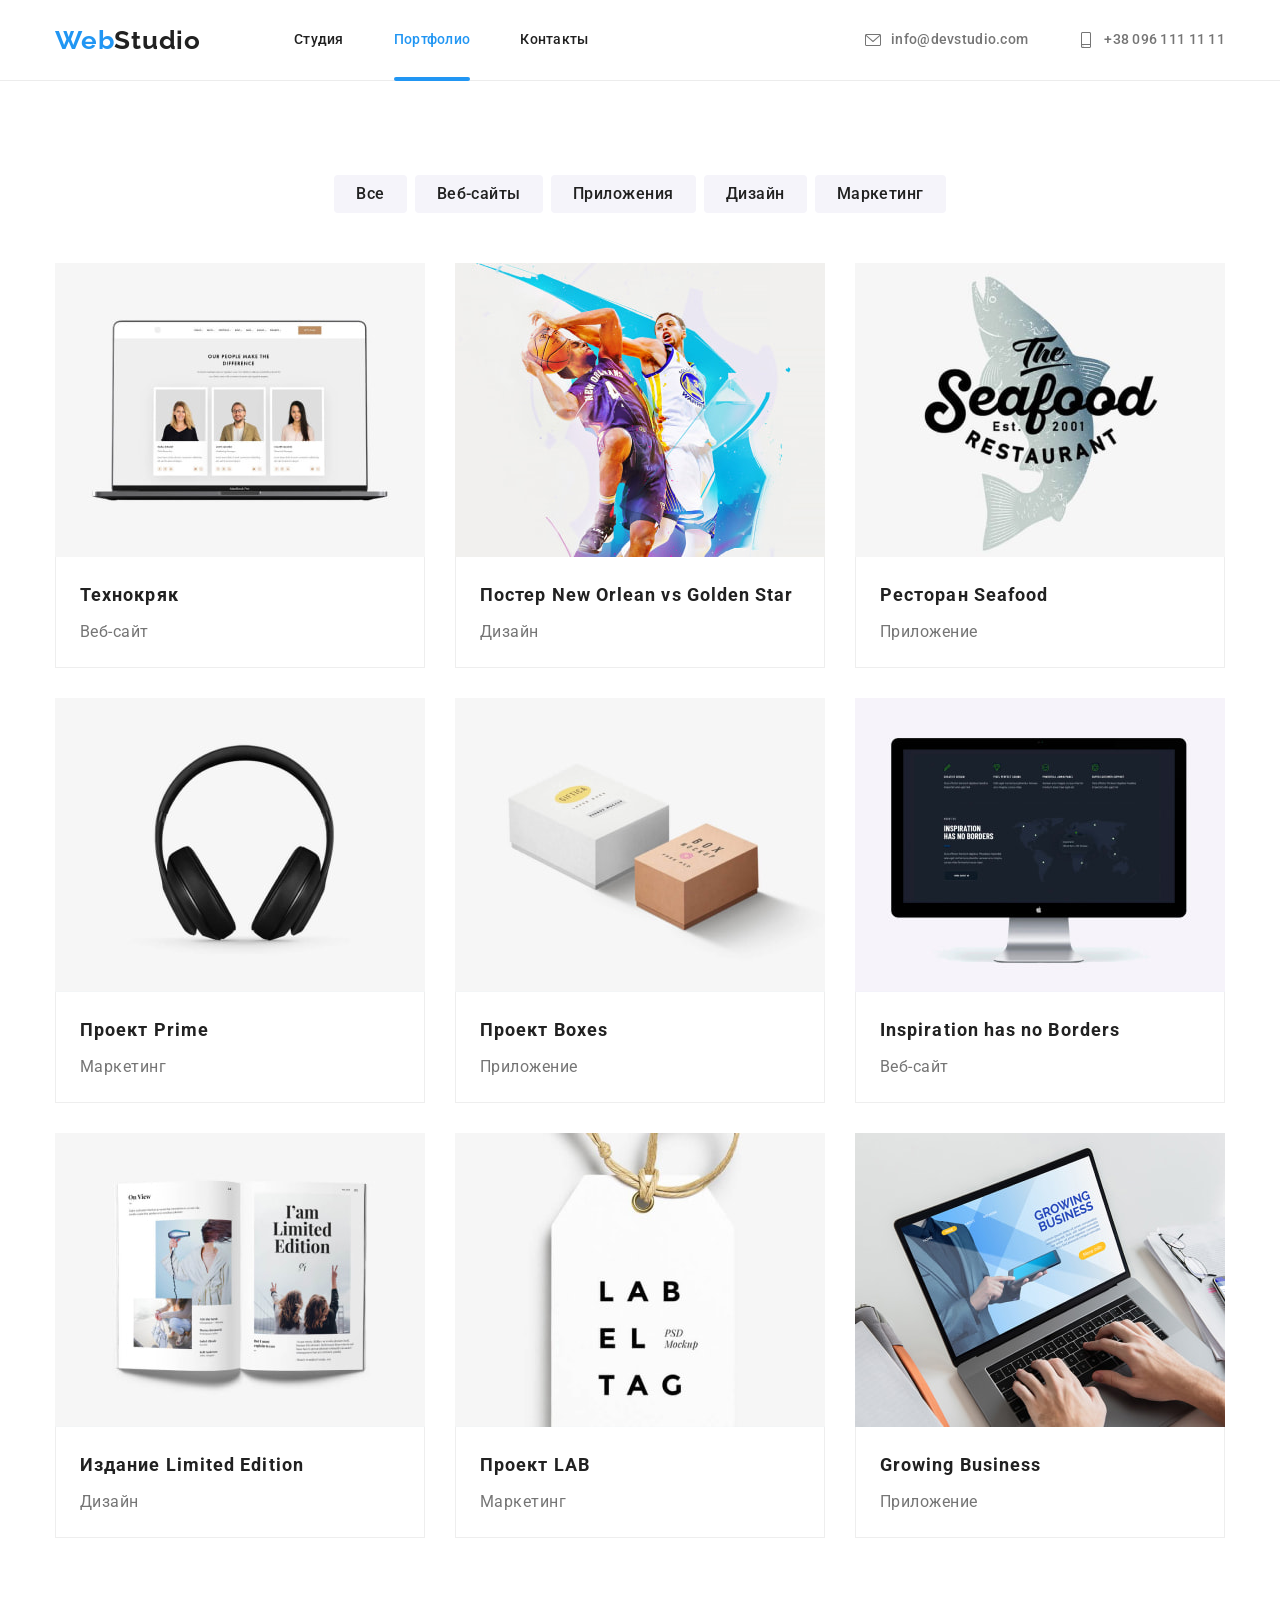
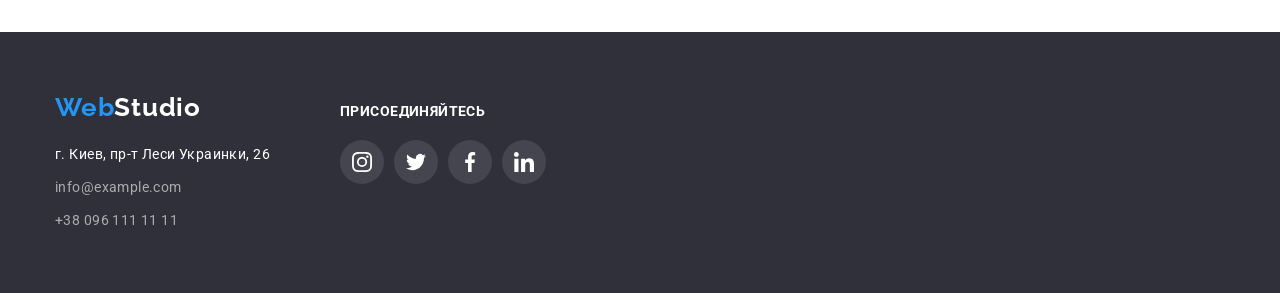
==== portfolio.html @ c43c14d0 "Initial commit" ====
<!DOCTYPE html>
<html lang="ru">

<head>
    <meta charset="UTF-8">
    <meta http-equiv="X-UA-Compatible" content="IE=edge">
    <meta name="viewport" content="width=device-width, initial-scale=1.0">
    <title>Портфолио</title>
    <link
        href="https://fonts.googleapis.com/css2?family=Raleway:wght@700&family=Roboto:wght@400;500;700;900&display=swap"
        rel="stylesheet">
    <link rel="stylesheet" href="https://cdnjs.cloudflare.com/ajax/libs/modern-normalize/1.1.0/modern-normalize.min.css"
        integrity="sha512-wpPYUAdjBVSE4KJnH1VR1HeZfpl1ub8YT/NKx4PuQ5NmX2tKuGu6U/JRp5y+Y8XG2tV+wKQpNHVUX03MfMFn9Q=="
        crossorigin="anonymous" referrerpolicy="no-referrer" />
    <link rel="stylesheet" href="./css/styles.css">
</head>

<body>
    <!--Верхняя линия-->
    <header class="header">
        <div class="container header-container">
            <a class="logo" lang="en" href="./index.html"><span class="logo-accent">Web</span>Studio</a>
            <nav class="navigation">
                <ul class="list navigation-list">
                    <li class="header-item navigation-item"><a class="navigation-link link"
                            href="./index.html">Студия</a></li>
                    <li class="header-item navigation-item"><a class="navigation-link link current"
                            href="./portfolio.html">Портфолио</a></li>
                    <li class="header-item navigation-item"><a class="navigation-link link" href="">Контакты</a></li>
                </ul>
            </nav>
            <ul class="list header-list">
                <li class="header-item">
                    <a class="header-mail link" href="mailto:info@devstudio.com">
                        <svg class="mail-icon" width="16" height="16">
                            <use href="./images/symbol-defs.svg#mail"></use>
                        </svg>
                        info@devstudio.com
                    </a>
                </li>
                <li class="header-item">
                    <a class="header-tel link" href="tel:+380961111111">
                        <svg class="mail-icon" width="16" height="16">
                            <use href="./images/symbol-defs.svg#smartphone"></use>
                        </svg>
                        +38 096 111 11 11
                    </a>
                </li>
            </ul>
        </div>
    </header>
    <main class="main">
        <section class="section">
            <div class="container">
                <h1 class="visually-hidden">Портфолио</h1>
                <!--Фільтри-->
                <ul class="list filter-list">
                    <li class="item filter-item"><button class="filter-btn" type="button">Все</button></li>
                    <li class="item filter-item"><button class="filter-btn" type="button">Веб-сайты</button></li>
                    <li class="item filter-item"><button class="filter-btn" type="button">Приложения</button></li>
                    <li class="item filter-item"><button class="filter-btn" type="button">Дизайн</button></li>
                    <li class="item filter-item"><button class="filter-btn" type="button">Маркетинг</button></li>
                </ul>
                <!--Портфолио-->
                <ul class="list portfolio-list">

                    <li class="item">
                        <a class="link portfolio-link" href="#">
                            <div class="img-tumb">
                                <img class="img" src="./images/portfolio/pr1/img.jpg" alt="Веб-сайт на ноутбуке" width="370" height="294">
                                <p class="overlay-text">Ресурс предлагает комплексные предложения с разным уровнем функционала и сервисов. Все это
                                        позволит посетителю получить исчерпывающие сведения о компании или частном лице.</p>
                            </div>
                            <div class="portfolio-content">
                                <h2 class="portfolio-title">Технокряк</h2>
                                <p class="portfolio-text">Веб-сайт</p>
                            </div>
                        </a>
                    </li>

                    <li class="item">
                        <a class="link portfolio-link" href="#">
                            <div class="img-tumb">
                                <img class="img" src="./images/portfolio/pr2/img.jpg" alt="Баскетболисты" width="370" height="294">
                                <p class="overlay-text">Ресурс предлагает комплексные предложения с разным уровнем функционала и сервисов. Все это
                                        позволит посетителю получить исчерпывающие сведения о компании или частном лице.</p>
                            </div>
                            <div class="portfolio-content">
                                <h2 class="portfolio-title">Постер <span lang="en">New Orlean vs Golden Star</span></h2>
                                <p class="portfolio-text">Дизайн</p>
                            </div>
                        </a>
                    </li>

                    <li class="item">
                        <a class="link portfolio-link" href="#">
                            <div class="img-tumb">
                                <img class="img" src="./images/portfolio/pr3/img.jpg" alt="Логотип ресторана" width="370" height="294">
                                <p class="overlay-text">Ресурс предлагает комплексные предложения с разным уровнем функционала и сервисов. Все это
                                    позволит посетителю получить исчерпывающие сведения о компании или частном лице.</p>
                            </div>
                            <div class="portfolio-content">
                                <h2 class="portfolio-title">Ресторан <span lang="en">Seafood</span></h2>
                                <p class="portfolio-text">Приложение</p>
                            </div>
                        </a>
                    </li>

                    <li class="item">
                        <a class="link portfolio-link" href="#">
                            <div class="img-tumb">
                                <img class="img" src="./images/portfolio/pr4/img.jpg" alt="Наушники" width="370" height="294">
                                <p class="overlay-text">Ресурс предлагает комплексные предложения с разным уровнем функционала и сервисов. Все это
                                    позволит посетителю получить исчерпывающие сведения о компании или частном лице.</p>
                            </div>
                            <div class="portfolio-content">
                                <h2 class="portfolio-title">Проект <span lang="en">Prime</span></h2>
                                <p class="portfolio-text">Маркетинг</p>
                            </div>
                        </a>
                    </li>

                    <li class="item">
                        <a class="link portfolio-link" href="#">
                            <div class="img-tumb">
                                <img class="img" src="./images/portfolio/pr5/img.jpg" alt="Две коробочки" width="370" height="294">
                                <p class="overlay-text">Ресурс предлагает комплексные предложения с разным уровнем функционала и сервисов. Все это
                                    позволит посетителю получить исчерпывающие сведения о компании или частном лице.</p>
                            </div>
                            <div class="portfolio-content">
                                <h2 class="portfolio-title">Проект <span lang="en">Boxes</span></h2>
                                <p class="portfolio-text">Приложение</p>
                            </div>
                        </a>
                    </li>

                    <li class="item">
                        <a class="link portfolio-link" href="#">
                            <div class="img-tumb">
                                <img class="img" src="./images/portfolio/pr6/img.jpg" alt="Монитор компьютера" width="370" height="294">
                                <p class="overlay-text">Ресурс предлагает комплексные предложения с разным уровнем функционала и сервисов. Все это
                                    позволит посетителю получить исчерпывающие сведения о компании или частном лице.</p>
                            </div>
                            <div class="portfolio-content">
                                <h2 class="portfolio-title" lang="en">Inspiration has no Borders</h2>
                                <p class="portfolio-text">Веб-сайт</p>
                            </div>
                        </a>
                    </li>

                    <li class="item">
                        <a class="link portfolio-link" href="#">
                            <div class="img-tumb">
                                <img class="img" src="./images/portfolio/pr7/img.jpg" alt="Разворот журнала" width="370" height="294">
                                <p class="overlay-text">Ресурс предлагает комплексные предложения с разным уровнем функционала и сервисов. Все это
                                    позволит посетителю получить исчерпывающие сведения о компании или частном лице.</p>
                            </div>
                            <div class="portfolio-content">
                                <h2 class="portfolio-title">Издание <span lang="en">Limited Edition</span></h2>
                                <p class="portfolio-text">Дизайн</p>
                            </div>
                        </a>
                    </li>

                    <li class="item">
                        <a class="link portfolio-link" href="#">
                            <div class="img-tumb">
                                <img class="img" src="./images/portfolio/pr8/img.jpg" alt="Бирка" width="370" height="294">
                                <p class="overlay-text">Ресурс предлагает комплексные предложения с разным уровнем функционала и сервисов. Все это
                                    позволит посетителю получить исчерпывающие сведения о компании или частном лице.</p>
                            </div>
                            <div class="portfolio-content">
                                <h2 class="portfolio-title">Проект <span lang="en">LAB</span></h2>
                                <p class="portfolio-text">Маркетинг</p>
                            </div>
                        </a>
                    </li>

                    <li class="item">
                        <a class="link portfolio-link" href="#">
                            <div class="img-tumb">
                                <img class="img" src="./images/portfolio/pr9/img.jpg" alt="Работа на ноутбуке" width="370" height="294">
                                <p class="overlay-text">Ресурс предлагает комплексные предложения с разным уровнем функционала и сервисов. Все это
                                    позволит посетителю получить исчерпывающие сведения о компании или частном лице.</p>
                            </div>
                            <div class="portfolio-content">
                                <h2 class="portfolio-title" lang="en">Growing Business</h2>
                                <p class="portfolio-text">Приложение</p>
                            </div>
                        </a>
                    </li>
                </ul>
            </div>
        </section>


    </main>
    <!--Подвал-->
    <footer class="footer">
        <div class="container footer-conteiner">
            <div class="logo-group">
                <a class="logo footer-logo" lang="en" href="./index.html"><span class="logo-accent">Web</span>Studio</a>
                <address class="footer-group">
                    <ul class="list footer-list">
                        <li class="footer-item"><a class="link" href="https://bit.ly/3pXMvUd" target="_blank"
                                rel="noopener noreferrer">г. Киев, пр-т
                                Леси Украинки, 26</a> </li>
                        <li class="mail footer-item"><a class="link"
                                href="mailto:info@devstudio.com">info@example.com</a>
                        </li>
                        <li class="tel footer-item"><a class="link" href="tel:+380961111111">+38 096 111 11 11</a> </li>
                    </ul>
                </address>
            </div>
            <div>
                <h2 class="sociallinks-title">Присоединяйтесь</h2>
                <ul class="list sociallinks">
                    <li class="item">
                        <a class="social-link footer-link" href="" target="_blank" rel="noopenen noreferrer"
                            aria-label="иконка Инстаграм">
                            <svg class="footer-icon" width="20px" height="20px">
                                <use href="./images/symbol-defs.svg#instagram"></use>
                            </svg>
                        </a>
                    </li>
                    <li class="item">
                        <a class="social-link footer-link" href="" target="_blank" rel="noopenen noreferrer"
                            aria-label="иконка Твиттер">
                            <svg class="footer-icon" width="20px" height="20px">
                                <use href="./images/symbol-defs.svg#twitter"></use>
                            </svg>
                        </a>
                    </li>
                    <li class="item">
                        <a class="social-link footer-link" href="" target="_blank" rel="noopenen noreferrer"
                            aria-label="иконка Фейсбук">
                            <svg class="footer-icon" width="20px" height="20px">
                                <use href="./images/symbol-defs.svg#facebook"></use>
                            </svg>
                        </a>
                    </li>
                    <li class="item">
                        <a class="social-link footer-link" href="" target="_blank" rel="noopenen noreferrer"
                            aria-label="иконка Линкедин">
                            <svg class="footer-icon" width="20px" height="20px">
                                <use href="./images/symbol-defs.svg#linkedin"></use>
                            </svg>
                        </a>
                    </li>
                </ul>
            </div>
        </div>
    </footer>
</body>
---- css/styles.css ----
:root {
    --dark-grey: #212121;
    --light-grey: #757575;
    --hover-blue: #2196F3;
    --hero-button-hover: #188CE8;
    --hero-h1-white: #FFFFFF;
    --hero-background: #2F303A;
    --team-background: #F5F4FA;
    --footer-contakts: rgba(255, 255, 255, 0.6);
    --header-line: #ECECEC;
    --portfolio-content-border: #EEEEEE;
    --border-grey: #AFB1B8;
}

body {
    font-family: 'Roboto', sans-serif;
    color: var(--dark-grey);
}

h1,
h2,
h3,
h4,
h5,
h6,
p {
    margin: 0;
}

img {
    display: block;
    max-width: 100%;
    height: auto;
}

.visually-hidden {
    position: absolute;
    width: 1px;
    height: 1px;
    margin: -1px;
    border: 0;
    padding: 0;
    white-space: nowrap;
    clip-path: inset(100%);
    clip: rect(0 0 0 0);
    overflow: hidden;
}

.container {
    width: 1200px;

    padding-left: 15px;
    padding-right: 15px;

    margin-left: auto;
    margin-right: auto;
}

.section {
    padding-top: 94px;
    padding-bottom: 94px;
}

.link {
    text-decoration: none;
    color: inherit;

    transition: color 250ms cubic-bezier(0.4, 0, 0.2, 1);
}

.list {
    list-style-type: none;
    padding: 0;
    margin: 0;
}

.current {
    color: var(--hover-blue);
}
.current::after {
    position: absolute;
    bottom: -1px;
    left: 0;
    content: "";
    width: 100%;
    height: 4px;
    background-color: var(--hover-blue);
    border-radius: 2px;

}

/**
  |============================
  | Header section
  |============================
*/
.header {
    border-bottom: 1px solid var(--header-line);
}

/* Логотип */
.header-container {
    display: flex;
    align-items: center;
}

.logo {
    font-family: 'Raleway', sans-serif;
    font-style: normal;
    font-weight: 700;
    font-size: 26px;
    line-height: 1.19;
    letter-spacing: 0.03em;
    text-decoration: none;
    color: inherit;

    margin-right: 93px;
}

.logo-accent {
    color: var(--hover-blue);
}

/* верхняя линия */
.navigation-list {
    
    display: flex;
    align-items: center;
}

.navigation-item,
.header-item {
    margin-right: 50px;
}
.navigation-item {
    position: relative;
}

.navigation-item:last-child,
.header-item:last-child {
    margin-right: 0px;
}

.navigation-link,
.header-mail,
.header-tel {
    display: flex;
    align-items: center;
    padding-top: 32px;
    padding-bottom: 32px;

    transition: color 250ms cubic-bezier(0.4, 0, 0.2, 1); 
}

.header-list {
    display: flex;
    align-items: center;
    color: var(--light-grey);
    margin-left: auto;
}

.header-item {
    font-weight: 500;
    font-size: 14px;
    line-height: 1.14;
    letter-spacing: 0.02em;

    margin-right: 50;
}

.link:hover,
.link:focus {
    color: var(--hover-blue);
}

.mail-icon {
    margin-right: 10px;
    fill: currentColor;
}

/**
  |============================
  | Hero section
  |============================
*/
/* Герой */

.hero {
    max-width: 1600px;
    min-height: 600px;
    margin-left: auto;
    margin-right: auto;
    background-image: linear-gradient(to right,
            rgba(47, 48, 58, 0.4),
            rgba(47, 48, 58, 0.4)), url(../images/hero/img.jpg);
    background-size: cover;
    background-repeat: no-repeat;
    background-position: center;

    background-color: var(--hero-background);
    padding-top: 200px;
    padding-bottom: 200px;
}

.hero-title {
    font-weight: 900;
    font-size: 44px;
    line-height: 1.36;
    text-transform: uppercase;
    text-align: center;
    letter-spacing: 0.06em;
    color: var(--hero-h1-white);

    display: block;
    margin-bottom: 30px;
}

/* Кнопка-герой*/
.hero-button {
    font-family: 'Roboto',
        sans-serif;
    font-weight: 700;
    font-size: 16px;
    line-height: 1.88;
    text-align: center;
    letter-spacing: 0.06em;
    color: var(--hero-h1-white);
    cursor: pointer;
    background-color: var(--hover-blue);
    border: none;
    border-radius: 4px;

    min-width: 200px;
    min-height: 50px;
    padding: 10px 32px;
    margin: 0 auto;
    display: block;

    transition: background-color 250ms cubic-bezier(0.4, 0, 0.2, 1);

}

.hero-button:hover,
.hero-button:focus {
    background-color: var(--hero-button-hover);
}
/*Модальное окно*/
.backdrop {
    position: fixed;
    top: 0;
    left: 0;
    width: 100%;
    height: 100%;
    background: rgba(0, 0, 0, 0.2);

    opacity: 1;
    visibility: visible;
    transition: visibility 450ms cubic-bezier(0.4, 0, 0.2, 1), 
                opacity 450ms cubic-bezier(0.4, 0, 0.2, 1);      
}


.backdrop.is-hidden {
    opacity: 0;
    pointer-events: none;
    visibility: hidden;
    
}
.backdrop.is-hidden .modal-wrapper {
    transform: scale(0.9) translate(-50%, -50%);
}
.modal-wrapper {
    position: absolute;
    top: 50%;
    left: 50%;
    min-width: 528px;
    min-height: 581px;
    padding: 15px;
    background-color: var(--hero-h1-white);
    box-shadow: 0px 1px 3px rgba(0, 0, 0, 0.12), 0px 1px 1px rgba(0, 0, 0, 0.14), 0px 2px 1px rgba(0, 0, 0, 0.2);
    border-radius: 4px;

    transform: scale(1) translate(-50%, -50%);
    transition: transform 450ms cubic-bezier(0.4, 0, 0.2, 1);
}

.modal-btn {
    position: absolute;
    top: 8px;
    right: 8px;

    display: flex;
    align-items: center;
    justify-content: center;

    width: 30px;
    height: 30px;

    padding: 0;

    border: 1px solid rgba(0, 0, 0, 0.1);
    border-radius: 50%;
    background-color: transparent;

    cursor: pointer;

}
.modal-btn:hover .modal-icon,
.modal-btn:focus .modal-icon{
    fill: var(--hover-blue);
}
.modal-icon {
    fill: #000000;
    transition: fill 250ms cubic-bezier(0.4, 0, 0.2, 1);
}


/**
  |============================
  | Features section
  |============================
*/
.features-list {
    display: flex;
    /*   flex-wrap: wrap;*/
    margin-left: -30px;
    margin-top: -30px;
}

.features-list>.item {
    flex-basis: calc(100% / 4 - 30px);
    margin-left: 30px;
    margin-top: 30px;
}


.icon-box {
    display: flex;
    justify-content: center;
    align-items: center;
    background-color: var(--team-background);
    border-radius: 4px;
    height: 120px;
    margin-bottom: 30px;
}

.features-title {
    font-weight: 700;
    font-size: 14px;
    line-height: 1.14;
    letter-spacing: 0.03em;
    text-transform: uppercase;

    margin-bottom: 10px;
}

.features-text {
    font-size: 14px;
    line-height: 1.71;
    letter-spacing: 0.03em;
    color: var(--light-grey);
}

/**
  |============================
  | Activity section
  |============================
*/
.activity-section {
    padding-top: 0px;
}

.activity-title {
    font-weight: 700;
    font-size: 36px;
    line-height: 1.16;
    text-align: center;
    letter-spacing: 0.03em;

    display: block;
    margin-bottom: 50px;
}

.activity-list {
    display: flex;
}

.activity-list>.item {
    position: relative;
    flex-basis: calc(100% / 3);
}


.activity-item {
    margin-right: 30px;
}

.activity-item:last-child {
    margin-right: 0px;
}
.img-title {
    position: absolute;
    bottom: 0;
    left: 0;
    display: flex;
    align-items: center;
    justify-content: center;
    width: 100%;
    height: 70px;
    
    background-color: rgba(47, 48, 58, 0.8);
    
    font-weight: 700;
    font-size: 14px;
    line-height: 1.14;
    text-align: center;
    letter-spacing: 0.03em;
    text-transform: uppercase;
    
    color: var(--hero-h1-white);
}

/**
  |============================
  | Team section
  |============================
*/
.team {
    background-color: var(--team-background);
}

.team-title {
    font-weight: 700;
    font-size: 36px;
    line-height: 1.16;
    text-align: center;
    letter-spacing: 0.03em;

    margin-bottom: 50px;
}

.team-list {
    display: flex;
    /*   flex-wrap: wrap;*/
    margin-left: -30px;
    margin-top: -30px;
}

.team-list>.item {
    flex-basis: calc(100% / 4 - 30px);
    margin-left: 30px;
    margin-top: 30px;
}

.team-card {
    background-color: var(--hero-h1-white);

    box-shadow: 0px 1px 3px rgba(0, 0, 0, 0.12),
        0px 1px 1px rgba(0, 0, 0, 0.14),
        0px 2px 1px rgba(0, 0, 0, 0.2);
    border-radius: 0px 0px 4px 4px;
}

.card-content {
    padding: 30px 0px;
}

.card-title {
    font-weight: 500;
    font-size: 16px;
    line-height: 1.19;
    text-align: center;
    letter-spacing: 0.03em;

    margin-bottom: 10px;
}

.card-text {
    line-height: 1.19;
    text-align: center;
    letter-spacing: 0.03em;
    color: var(--light-grey);
    padding-bottom: 16px;
}

.sociallinks {
    display: flex;
    gap: 10px;
    justify-content: center;
}

.sociallinks>.item {
    flex-basis: calc((100% - 10 * 4) / 4);

}

.social-link {
    display: flex;
    align-items: center;
    justify-content: center;

    width: 44px;
    height: 44px;

    border-radius: 50%;

    transition: background-color 250ms cubic-bezier(0.4, 0, 0.2, 1);

}

.social-link:hover,
.social-link:focus {
    background-color: var(--hover-blue);
}

.social-icon {
    fill: var(--border-grey);

    transition: fill 250ms cubic-bezier(0.4, 0, 0.2, 1);
}

.social-link:hover .social-icon,
.social-link:focus .social-icon {
    fill: var(--hero-h1-white);
}

/**
  |============================
  | Clients section
  |============================
*/
.clients-title {
    font-weight: 700;
    font-size: 36px;
    line-height: 1.16;
    text-align: center;
    letter-spacing: 0.03em;

    margin-bottom: 50px;
}

.clients-list {
    display: flex;
    flex-wrap: wrap;
    gap: 30px;
}

.clients-list>item {
    flex-basis: calc(100% / 6);
}

.client-link {
    display: flex;
    align-items: center;
    justify-content: center;

    width: 170px;
    height: 92px;

    border: 1px solid var(--border-grey);
    border-radius: 4px;

    transition: border-color 250ms cubic-bezier(0.4, 0, 0.2, 1);
}

.client-link:hover,
.client-link:focus {
    border-color: var(--hover-blue);
}

.client-icon {
    fill: var(--border-grey);

    transition: fill 250ms cubic-bezier(0.4, 0, 0.2, 1);
}

.client-link:hover .client-icon,
.client-link:focus .client-icon {
    fill: var(--hover-blue);
}

/**
  |============================
  | Portfolio section
  |============================
*/
/* Фильтр */
.filter-list {
    display: flex;
    justify-content: center;

    margin-top: 0px;
    margin-bottom: 50px;
}

.filter-btn {
    font-family: 'Roboto', sans-serif;
    font-weight: 500;
    font-size: 16px;
    line-height: 1.62;
    text-align: center;
    letter-spacing: 0.03em;
    color: var(--dark-grey);
    background-color: var(--team-background);
    cursor: pointer;
    border: none;
    border-radius: 4px;

    min-width: 45px;
    min-height: 38px;
    padding: 6px 22px;

    transition: color 250ms cubic-bezier(0.4, 0, 0.2, 1), 
                background-color 250ms cubic-bezier(0.4, 0, 0.2, 1), 
                box-shadow 250ms cubic-bezier(0.4, 0, 0.2, 1);
    

}

.filter-item {
    margin-right: 8px;
    display: block;
}

.filter-item:last-child {
    margin-right: 0px;
}

.filter-btn:hover,
.filter-btn:focus {
    color: var(--hero-h1-white);
    background-color: var(--hover-blue);
    box-shadow: 0px 3px 1px rgba(0, 0, 0, 0.1),
        0px 1px 2px rgba(0, 0, 0, 0.08),
        0px 2px 2px rgba(0, 0, 0, 0.12);
}

/* Портфолио */
.portfolio-list {
    display: flex;
    flex-wrap: wrap;
    margin-left: -30px;
    margin-top: -30px;
}

.portfolio-list>.item {
    flex-basis: calc(100% / 3 - 30px);
    margin-left: 30px;
    margin-top: 30px;
}

.portfolio-link {
    display: block;

    transition: color 250ms cubic-bezier(0.4, 0, 0.2, 1), 
                box-shadow 250ms cubic-bezier(0.4, 0, 0.2, 1);
}

.portfolio-link:hover,
.portfolio-link:focus {
    
    box-shadow: 0px 1px 1px rgba(0, 0, 0, 0.12), 0px 4px 4px rgba(0, 0, 0, 0.06), 1px 4px 6px rgba(0, 0, 0, 0.16);
}
.portfolio-link:hover .overlay-text,
.portfolio-link:focus .overlay-text {
    transform: translatey(0);
}
.img-tumb {
    position: relative;

    overflow: hidden;

}
.overlay-text {
    position: absolute;
    top: 0;
    left: 0;
    width: 100%;
    height: 100%;
    
    background-color: rgba(33, 150, 243, 0.9);
    transform: translatey(100%);
    transition: transform 250ms cubic-bezier(0.4, 0, 0.2, 1);

    font-size: 18px;
    line-height: 1.56;
    letter-spacing: 0.03em;
    
    color: var(--hero-h1-white);

    padding: 63px 24px;
}

.portfolio-content {
    padding: 20px 24px;
    border-right: 1px solid var(--portfolio-content-border);
    border-bottom: 1px solid var(--portfolio-content-border);
    border-left: 1px solid var(--portfolio-content-border);
}

.portfolio-title {
    font-weight: 700;
    font-size: 18px;
    line-height: 2.00;
    letter-spacing: 0.06em;

    margin-bottom: 4px;
}

.portfolio-text {
    line-height: 1.88;
    letter-spacing: 0.03em;
    color: var(--light-grey);
}

/**
  |============================
  | Footer section
  |============================
*/
/* подвал */
.footer {
    background-color: var(--hero-background);
    color: var(--hero-h1-white);

    padding-top: 60px;
    padding-bottom: 60px;
}

.footer-conteiner {
    display: flex;
    align-items: baseline;
}

.logo-group {
    margin-right: 70px;
}

.footer-logo {
    display: block;
    margin-right: 0px;
    margin-bottom: 20px;
}

.footer-group {
    font-size: 14px;
    line-height: 1.71;
    letter-spacing: 0.03em;
    font-style: normal;
}

.footer-item {
    margin-bottom: 9px;
}

.footer-item:last-child {
    margin-bottom: 0;
}

.mail,
.tel {
    color: var(--footer-contakts);
}

.sociallinks-title {
    font-weight: 700;
    font-size: 14px;
    line-height: 1.14;
    letter-spacing: 0.03em;
    text-transform: uppercase;

    margin-bottom: 20px;
}

.footer-link {
    background-color: rgba(255, 255, 255, 0.1);
}

.footer-icon {
    fill: var(--hero-h1-white);
}
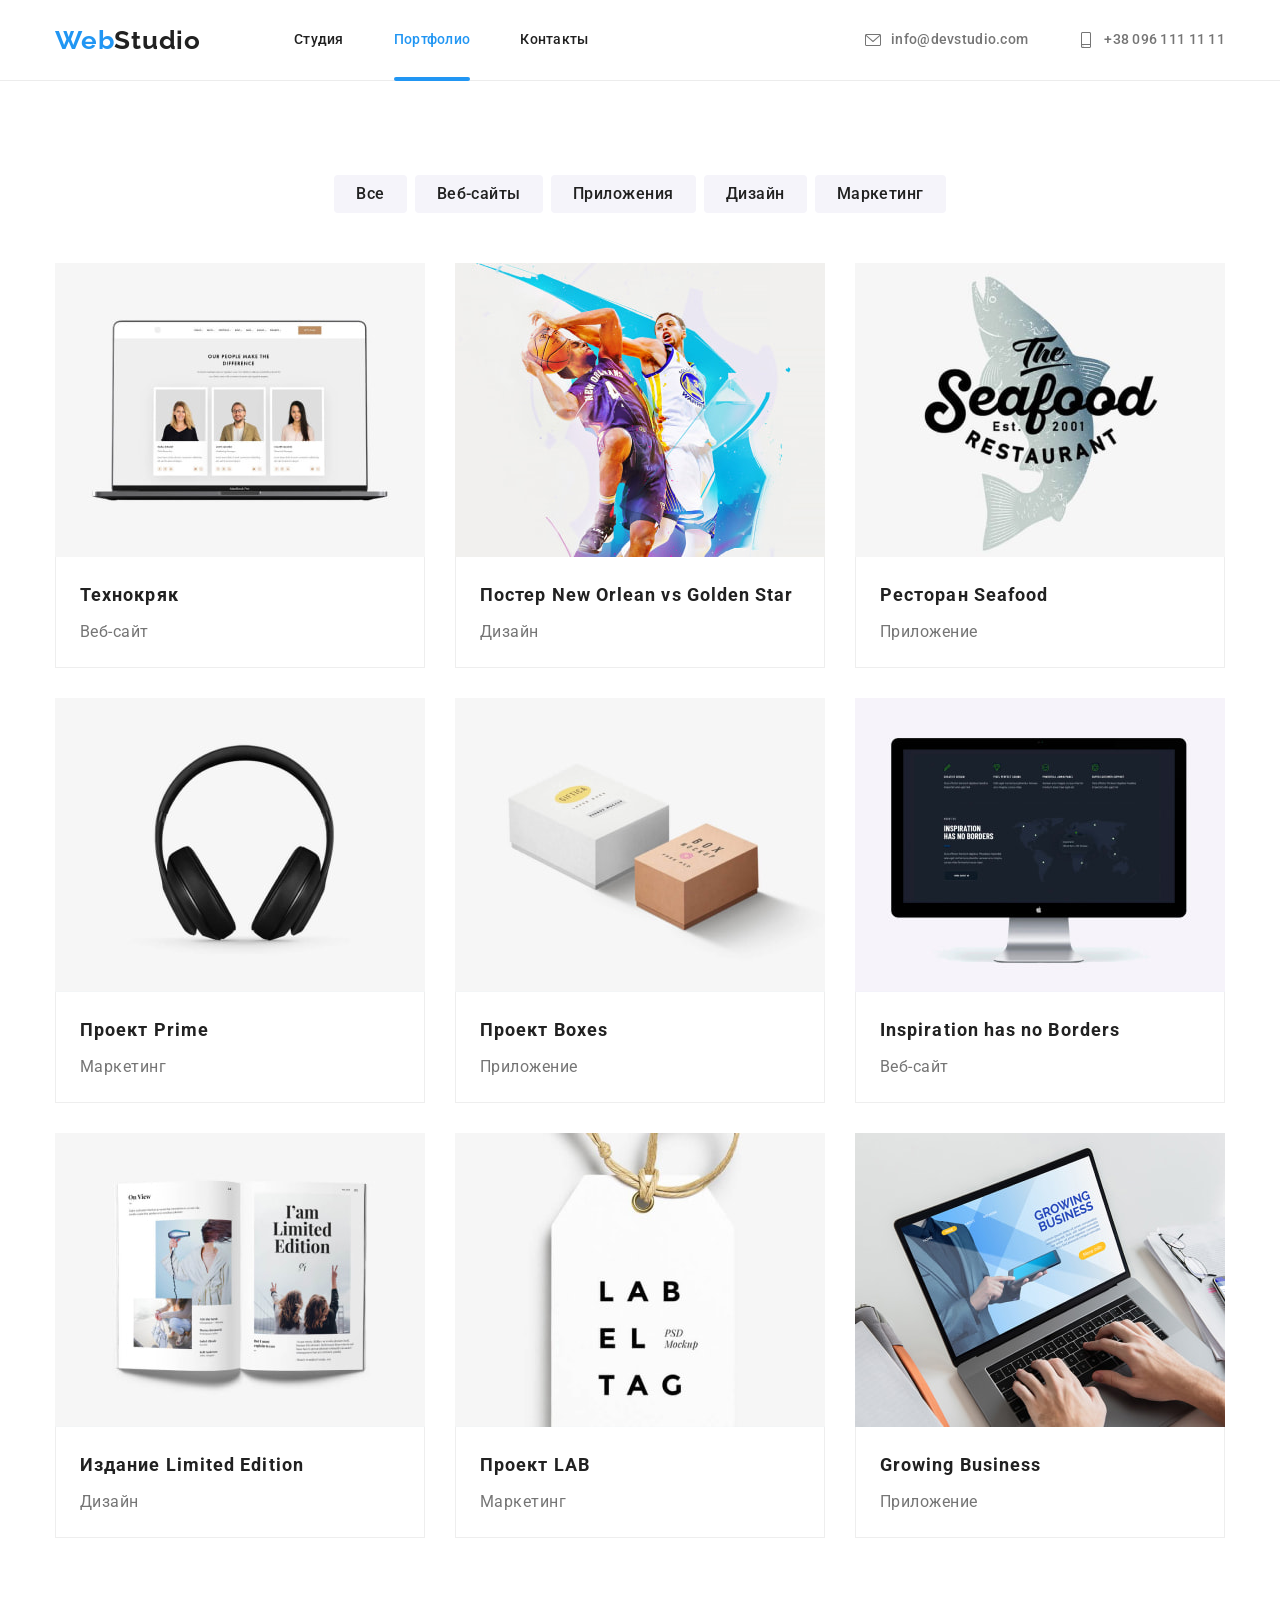
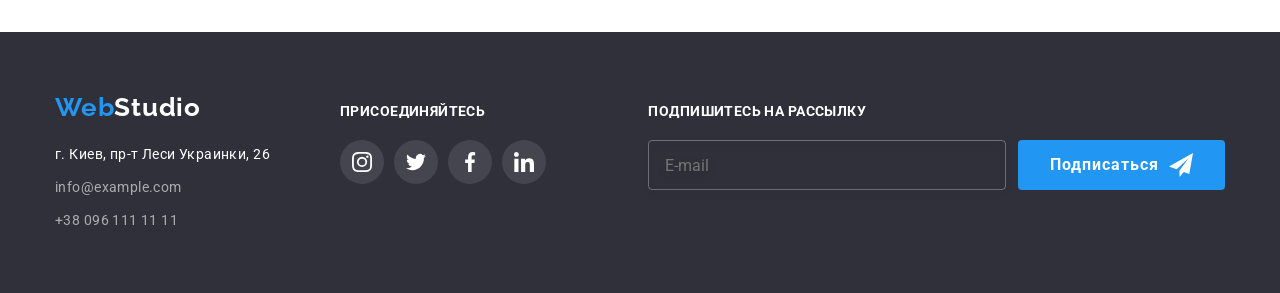
==== commit bb2e205f: "Додає форму в футер сторінки portfolio" ====
--- a/portfolio.html
+++ b/portfolio.html
@@ -205,14 +205,13 @@
                         <li class="footer-item"><a class="link" href="https://bit.ly/3pXMvUd" target="_blank"
                                 rel="noopener noreferrer">г. Киев, пр-т
                                 Леси Украинки, 26</a> </li>
-                        <li class="mail footer-item"><a class="link"
-                                href="mailto:info@devstudio.com">info@example.com</a>
+                        <li class="mail footer-item"><a class="link" href="mailto:info@devstudio.com">info@example.com</a>
                         </li>
                         <li class="tel footer-item"><a class="link" href="tel:+380961111111">+38 096 111 11 11</a> </li>
                     </ul>
                 </address>
             </div>
-            <div>
+            <div class="sociallinks-group">
                 <h2 class="sociallinks-title">Присоединяйтесь</h2>
                 <ul class="list sociallinks">
                     <li class="item">
@@ -248,6 +247,20 @@
                         </a>
                     </li>
                 </ul>
+            </div>
+            <div class="footer-form-tumb">
+                <h2 class="sociallinks-title">Подпишитесь на рассылку</h2>
+                <form class="footer-form">
+                    <label class="footer-label">
+                        <input class="footer-form-input" type="email" name="email" placeholder="E-mail">
+                    </label>
+                    <button class="blue-button footer-btn" type="submit">
+                        <span class="footer-form-text">Подписаться</span>
+                        <svg class="footer-form-icon" width="24px" height="24px">
+                            <use href="./images/icons.svg#icon-send"></use>
+                        </svg>
+                    </button>
+                </form>
             </div>
         </div>
     </footer>
--- a/css/styles.css
+++ b/css/styles.css
@@ -216,7 +216,7 @@
 }
 
 /* Кнопка-герой*/
-.hero-button {
+.blue-button {
     font-family: 'Roboto',
         sans-serif;
     font-weight: 700;
@@ -240,8 +240,8 @@
 
 }
 
-.hero-button:hover,
-.hero-button:focus {
+.blue-button:hover,
+.blue-button:focus {
     background-color: var(--hero-button-hover);
 }
 /*Модальное окно*/
@@ -275,7 +275,7 @@
     left: 50%;
     min-width: 528px;
     min-height: 581px;
-    padding: 15px;
+    padding: 40px;
     background-color: var(--hero-h1-white);
     box-shadow: 0px 1px 3px rgba(0, 0, 0, 0.12), 0px 1px 1px rgba(0, 0, 0, 0.14), 0px 2px 1px rgba(0, 0, 0, 0.2);
     border-radius: 4px;
@@ -313,8 +313,131 @@
     fill: #000000;
     transition: fill 250ms cubic-bezier(0.4, 0, 0.2, 1);
 }
-
-
+.modal-form {
+    margin-bottom: 20px;
+}
+.modalform-title {
+    font-weight: 700;
+    font-size: 20px;
+    line-height: 1.15;
+    text-align: center;
+    letter-spacing: 0.03em;
+    
+    color: var(--dark-grey);
+
+    margin-bottom: 12px;
+}
+.modalform-label {
+    display: flex;
+    flex-direction: column;
+    margin-bottom: 10px;
+
+}
+
+.form-text {
+    font-size: 12px;
+    line-height: 1.16;
+    letter-spacing: 0.01em;
+    
+    color: var(--light-grey);
+
+    margin-bottom: 4px;
+}
+.input-tumb {
+    position: relative;
+}
+.form-input {
+    height: 40px;
+    width: 100%;
+    border: 1px solid rgba(33, 33, 33, 0.2);
+    border-radius: 4px;
+    outline: transparent;
+    padding-left: 42px;
+
+    transition: border-color 250ms cubic-bezier(0.4, 0, 0.2, 1);
+}
+.input:hover,
+.input:focus {
+    border-color: var(--hover-blue);
+    cursor: pointer;
+}
+.input:hover + .form-icon,
+.input:focus + .form-icon {
+    fill: var(--hover-blue);
+    cursor: pointer;
+}
+.form-icon {
+    position: absolute;
+    top: 11px;
+    left: 12px;
+    fill: var(--dark-grey);
+
+    transition: fill 250ms cubic-bezier(0.4, 0, 0.2, 1);
+}
+.textarea {
+    font-size: 14px;
+    line-height: 1.14;
+    letter-spacing: 0.01em;
+    
+    color: rgba(117, 117, 117, 0.5);
+    border: 1px solid rgba(33, 33, 33, 0.2);
+    border-radius: 4px;
+
+    padding: 12px 16px;
+    resize: none;
+    outline: transparent;
+
+    transition: border-color 250ms cubic-bezier(0.4, 0, 0.2, 1);
+}
+
+.check {
+    position: relative;
+    display: flex;
+    align-items: center;
+    justify-content: center;
+    padding-left: 1.2em;
+    margin-bottom: 30px;
+    font-size: 14px;
+    line-height: 1.71;
+    letter-spacing: 0.03em;
+
+    color: var(--light-grey);
+}
+.check_input {
+    position: absolute;
+
+}
+.check_box {
+    position: absolute;
+    top: 0.2em;
+    left: 0.8em;
+    width: 16px;
+    height: 15px;
+    border: 0.1em solid var(--dark-grey);
+    border-radius: 2px;
+    background-color: var(--hero-h1-white);
+
+    margin-right: 7px;
+
+    transition: border 250ms cubic-bezier(0.4, 0, 0.2, 1);
+}
+.check-icon {
+    position: absolute;
+
+    fill: var(--hero-h1-white);
+}
+.check_input:checked + .check_box {
+    border: 0.1em solid var(--hover-blue);
+    background-color: var(--hover-blue);
+}
+.check_box:focus,
+.check_box:hover {
+    border: 0.1em solid var(--hover-blue);
+    cursor: pointer;
+}
+.checkbox-link {
+    color: var(--hover-blue);
+}
 /**
   |============================
   | Features section
@@ -326,14 +449,11 @@
     margin-left: -30px;
     margin-top: -30px;
 }
-
 .features-list>.item {
     flex-basis: calc(100% / 4 - 30px);
     margin-left: 30px;
     margin-top: 30px;
 }
-
-
 .icon-box {
     display: flex;
     justify-content: center;
@@ -761,7 +881,9 @@
 .tel {
     color: var(--footer-contakts);
 }
-
+.sociallinks-group {
+    margin-right: 93px;
+}
 .sociallinks-title {
     font-weight: 700;
     font-size: 14px;
@@ -771,7 +893,43 @@
 
     margin-bottom: 20px;
 }
-
+.footer-form-tumb {
+    margin-left: auto;
+}
+.footer-form {
+    display: flex;
+}
+.footer-label {
+    margin-right: 12px;
+}
+.footer-form-input {
+    width: 358px;
+    height: 50px;
+
+    border: 1px solid rgba(255, 255, 255, 0.3);
+    filter: drop-shadow(0px 4px 4px rgba(0, 0, 0, 0.15));
+    border-radius: 4px;
+    background-color: inherit;
+    color: rgba(255, 255, 255, 0.6);
+
+    padding: 15px 16px;
+
+    transition: border-color 250ms cubic-bezier(0.4, 0, 0.2, 1)
+}
+.footer-form-input:hover,
+.footer-form-input:focus {
+    border-color: var(--hover-blue);
+}
+.footer-btn {
+    display: flex;
+    align-items: center;
+}
+.footer-form-text {
+    margin-right: 10px;
+}
+.footer-form-icon {
+    fill: var(--hero-h1-white);
+}
 .footer-link {
     background-color: rgba(255, 255, 255, 0.1);
 }
